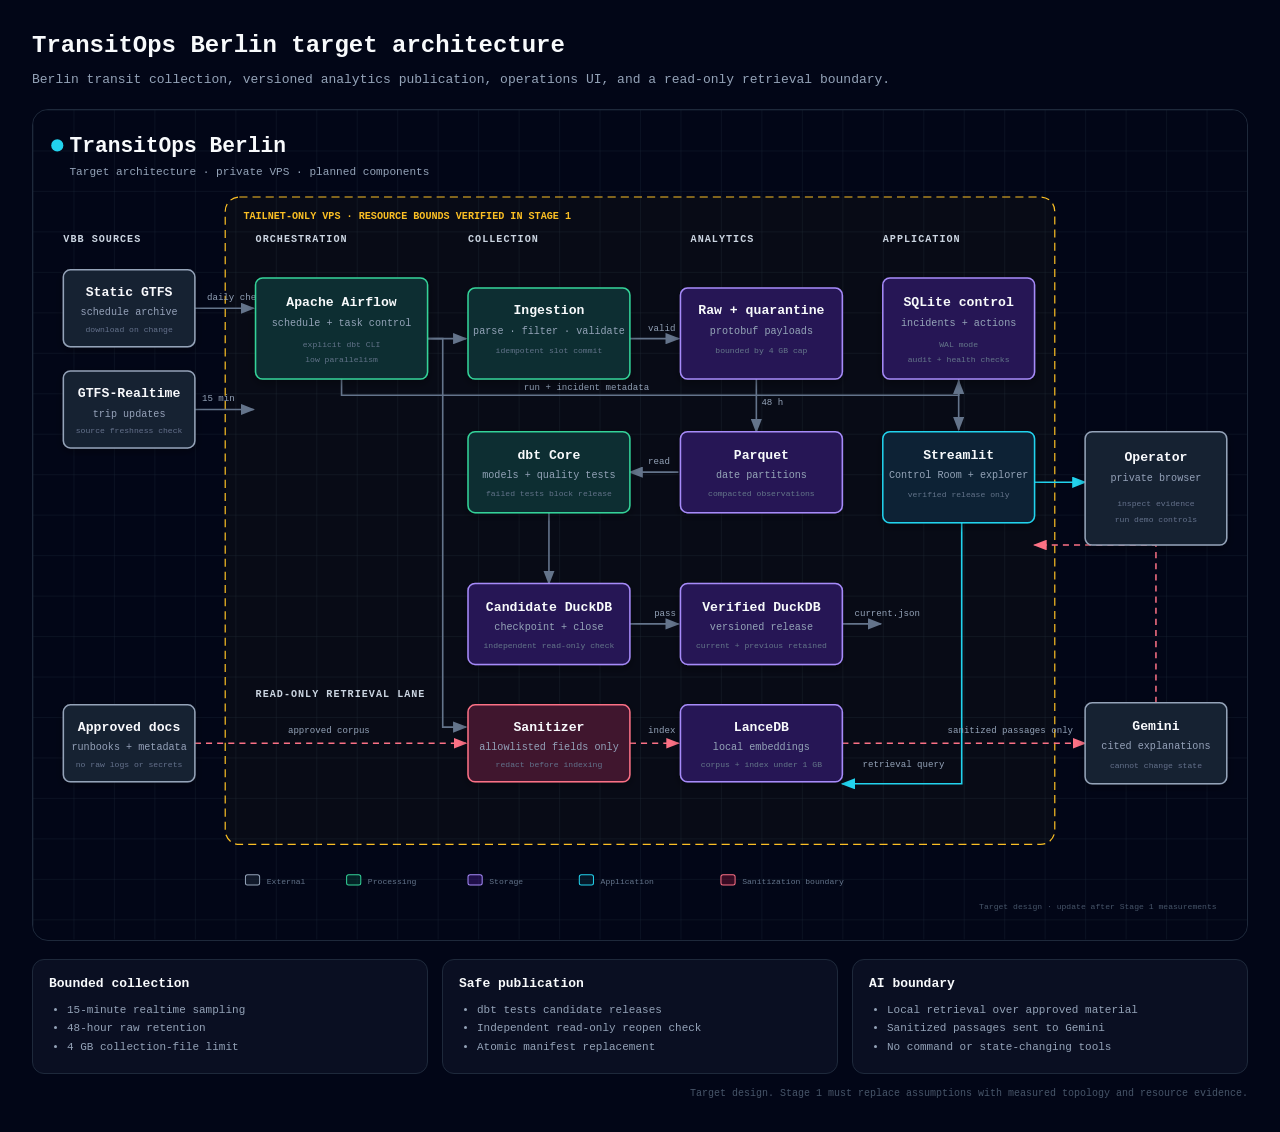
==== docs/harness/assets/transitops-architecture.html @ 67ff020e "docs: organize harness and add diagram" ====
<!DOCTYPE html>
<html lang="en">
<head>
<meta charset="UTF-8"><meta name="viewport" content="width=device-width,initial-scale=1">
<title>TransitOps Berlin target architecture</title>
<style>
*{box-sizing:border-box}body{margin:0;padding:32px;background:#020617;color:#f8fafc;font-family:'JetBrains Mono','SFMono-Regular',Consolas,monospace}main{max-width:1280px;margin:auto}header{margin-bottom:22px}h1{font-size:24px;margin:0 0 8px}p{color:#94a3b8;font-size:13px}.diagram{border:1px solid #1e293b;border-radius:16px;overflow:auto;background:#020617}svg{display:block;width:100%;min-width:1000px;height:auto}.cards{display:grid;grid-template-columns:repeat(auto-fit,minmax(260px,1fr));gap:14px;margin-top:18px}.card{border:1px solid #1e293b;border-radius:12px;background:rgba(15,23,42,.6);padding:16px}h2{font-size:13px;margin:0 0 10px}ul{margin:0;padding-left:18px;color:#94a3b8;font-size:11px;line-height:1.7}footer{text-align:right;color:#475569;font-size:10px;margin-top:14px}
</style>
</head>
<body><main><header><h1>TransitOps Berlin target architecture</h1><p>Berlin transit collection, versioned analytics publication, operations UI, and a read-only retrieval boundary.</p></header><div class="diagram"><svg xmlns="http://www.w3.org/2000/svg" width="1200" height="820" viewBox="0 0 1200 820" role="img" aria-labelledby="title desc">
  <title id="title">TransitOps Berlin target architecture</title>
  <desc id="desc">VBB static and realtime feeds enter an Airflow-managed ingestion pipeline on a private VPS. Data moves through raw retention, Parquet, dbt, versioned DuckDB releases, and Streamlit. A separate read-only retrieval path uses sanitized documentation, LanceDB, and Gemini.</desc>
  <defs>
    <pattern id="grid" width="40" height="40" patternUnits="userSpaceOnUse"><path d="M40 0H0V40" fill="none" stroke="#1e293b" stroke-width="0.6"/></pattern>
    <marker id="arrow" markerWidth="9" markerHeight="7" refX="8" refY="3.5" orient="auto"><polygon points="0 0,9 3.5,0 7" fill="#64748b"/></marker>
    <marker id="cyan-arrow" markerWidth="9" markerHeight="7" refX="8" refY="3.5" orient="auto"><polygon points="0 0,9 3.5,0 7" fill="#22d3ee"/></marker>
    <marker id="rose-arrow" markerWidth="9" markerHeight="7" refX="8" refY="3.5" orient="auto"><polygon points="0 0,9 3.5,0 7" fill="#fb7185"/></marker>
    <filter id="shadow"><feDropShadow dx="0" dy="3" stdDeviation="4" flood-color="#000" flood-opacity="0.35"/></filter>
  </defs>
  <style>
    text{font-family:'JetBrains Mono','SFMono-Regular',Consolas,monospace}.name{fill:#f8fafc;font-size:13px;font-weight:700}.sub{fill:#94a3b8;font-size:10px}.tiny{fill:#64748b;font-size:8px}.lane{fill:#cbd5e1;font-size:10px;font-weight:700;letter-spacing:1px}.label{fill:#94a3b8;font-size:9px}.flow{fill:none;stroke:#64748b;stroke-width:1.6;marker-end:url(#arrow)}.query{fill:none;stroke:#22d3ee;stroke-width:1.6;marker-end:url(#cyan-arrow)}.safe{fill:none;stroke:#fb7185;stroke-width:1.5;stroke-dasharray:6 5;marker-end:url(#rose-arrow)}.box{filter:url(#shadow)}
  </style>
  <rect width="1200" height="820" rx="16" fill="#020617"/>
  <rect width="1200" height="820" rx="16" fill="url(#grid)"/>
  <text x="36" y="42" fill="#f8fafc" font-size="21" font-weight="700">TransitOps Berlin</text>
  <circle cx="24" cy="35" r="6" fill="#22d3ee"/>
  <text x="36" y="64" fill="#94a3b8" font-size="11">Target architecture · private VPS · planned components</text>

  <rect x="190" y="86" width="820" height="640" rx="14" fill="rgba(251,191,36,0.025)" stroke="#fbbf24" stroke-width="1.2" stroke-dasharray="8 5"/>
  <text x="208" y="108" fill="#fbbf24" font-size="10" font-weight="700">TAILNET-ONLY VPS · RESOURCE BOUNDS VERIFIED IN STAGE 1</text>
  <text x="30" y="130" class="lane">VBB SOURCES</text>
  <text x="220" y="130" class="lane">ORCHESTRATION</text>
  <text x="430" y="130" class="lane">COLLECTION</text>
  <text x="650" y="130" class="lane">ANALYTICS</text>
  <text x="840" y="130" class="lane">APPLICATION</text>

  <!-- Flows are drawn before boxes -->
  <path class="flow" d="M160 196H218"/><path class="flow" d="M160 296H218"/>
  <path class="flow" d="M390 226H428"/><path class="flow" d="M590 226H638"/>
  <path class="flow" d="M715 266V318"/><path class="flow" d="M638 358H590"/>
  <path class="flow" d="M510 398V468"/><path class="flow" d="M590 508H638"/>
  <path class="flow" d="M800 508H838"/><path class="query" d="M990 368H1040"/>
  <path class="flow" d="M305 266V282H915V268"/><path class="flow" d="M915 266V316"/>
  <path class="flow" d="M390 226H405V610H428"/>
  <path class="safe" d="M160 626H428"/><path class="safe" d="M590 626H638"/>
  <path class="query" d="M918 408V666H800"/><path class="safe" d="M800 626H1040"/>
  <path class="safe" d="M1110 586V430H990"/>

  <text x="172" y="188" class="label">daily check</text><text x="167" y="288" class="label">15 min</text>
  <text x="608" y="218" class="label">valid</text><text x="720" y="292" class="label">48 h</text>
  <text x="608" y="350" class="label">read</text><text x="614" y="500" class="label">pass</text>
  <text x="812" y="500" class="label">current.json</text>
  <text x="485" y="277" class="label">run + incident metadata</text>
  <text x="252" y="616" class="label">approved corpus</text><text x="608" y="616" class="label">index</text>
  <text x="820" y="649" class="label">retrieval query</text><text x="904" y="616" class="label">sanitized passages only</text>

  <!-- External source boxes -->
  <g class="box"><rect x="30" y="158" width="130" height="76" rx="7" fill="#0f172a"/><rect x="30" y="158" width="130" height="76" rx="7" fill="rgba(30,41,59,.55)" stroke="#94a3b8" stroke-width="1.5"/><text x="95" y="184" class="name" text-anchor="middle">Static GTFS</text><text x="95" y="203" class="sub" text-anchor="middle">schedule archive</text><text x="95" y="219" class="tiny" text-anchor="middle">download on change</text></g>
  <g class="box"><rect x="30" y="258" width="130" height="76" rx="7" fill="#0f172a"/><rect x="30" y="258" width="130" height="76" rx="7" fill="rgba(30,41,59,.55)" stroke="#94a3b8" stroke-width="1.5"/><text x="95" y="284" class="name" text-anchor="middle">GTFS-Realtime</text><text x="95" y="303" class="sub" text-anchor="middle">trip updates</text><text x="95" y="319" class="tiny" text-anchor="middle">source freshness check</text></g>

  <!-- VPS boxes -->
  <g class="box"><rect x="220" y="166" width="170" height="100" rx="7" fill="#0f172a"/><rect x="220" y="166" width="170" height="100" rx="7" fill="rgba(6,78,59,.40)" stroke="#34d399" stroke-width="1.5"/><text x="305" y="194" class="name" text-anchor="middle">Apache Airflow</text><text x="305" y="214" class="sub" text-anchor="middle">schedule + task control</text><text x="305" y="234" class="tiny" text-anchor="middle">explicit dbt CLI</text><text x="305" y="249" class="tiny" text-anchor="middle">low parallelism</text></g>
  <g class="box"><rect x="430" y="176" width="160" height="90" rx="7" fill="#0f172a"/><rect x="430" y="176" width="160" height="90" rx="7" fill="rgba(6,78,59,.40)" stroke="#34d399" stroke-width="1.5"/><text x="510" y="202" class="name" text-anchor="middle">Ingestion</text><text x="510" y="221" class="sub" text-anchor="middle">parse · filter · validate</text><text x="510" y="240" class="tiny" text-anchor="middle">idempotent slot commit</text></g>
  <g class="box"><rect x="640" y="176" width="160" height="90" rx="7" fill="#0f172a"/><rect x="640" y="176" width="160" height="90" rx="7" fill="rgba(76,29,149,.40)" stroke="#a78bfa" stroke-width="1.5"/><text x="720" y="202" class="name" text-anchor="middle">Raw + quarantine</text><text x="720" y="221" class="sub" text-anchor="middle">protobuf payloads</text><text x="720" y="240" class="tiny" text-anchor="middle">bounded by 4 GB cap</text></g>
  <g class="box"><rect x="640" y="318" width="160" height="80" rx="7" fill="#0f172a"/><rect x="640" y="318" width="160" height="80" rx="7" fill="rgba(76,29,149,.40)" stroke="#a78bfa" stroke-width="1.5"/><text x="720" y="345" class="name" text-anchor="middle">Parquet</text><text x="720" y="364" class="sub" text-anchor="middle">date partitions</text><text x="720" y="382" class="tiny" text-anchor="middle">compacted observations</text></g>
  <g class="box"><rect x="430" y="318" width="160" height="80" rx="7" fill="#0f172a"/><rect x="430" y="318" width="160" height="80" rx="7" fill="rgba(6,78,59,.40)" stroke="#34d399" stroke-width="1.5"/><text x="510" y="345" class="name" text-anchor="middle">dbt Core</text><text x="510" y="364" class="sub" text-anchor="middle">models + quality tests</text><text x="510" y="382" class="tiny" text-anchor="middle">failed tests block release</text></g>
  <g class="box"><rect x="430" y="468" width="160" height="80" rx="7" fill="#0f172a"/><rect x="430" y="468" width="160" height="80" rx="7" fill="rgba(76,29,149,.40)" stroke="#a78bfa" stroke-width="1.5"/><text x="510" y="495" class="name" text-anchor="middle">Candidate DuckDB</text><text x="510" y="514" class="sub" text-anchor="middle">checkpoint + close</text><text x="510" y="532" class="tiny" text-anchor="middle">independent read-only check</text></g>
  <g class="box"><rect x="640" y="468" width="160" height="80" rx="7" fill="#0f172a"/><rect x="640" y="468" width="160" height="80" rx="7" fill="rgba(76,29,149,.40)" stroke="#a78bfa" stroke-width="1.5"/><text x="720" y="495" class="name" text-anchor="middle">Verified DuckDB</text><text x="720" y="514" class="sub" text-anchor="middle">versioned release</text><text x="720" y="532" class="tiny" text-anchor="middle">current + previous retained</text></g>
  <g class="box"><rect x="840" y="166" width="150" height="100" rx="7" fill="#0f172a"/><rect x="840" y="166" width="150" height="100" rx="7" fill="rgba(76,29,149,.40)" stroke="#a78bfa" stroke-width="1.5"/><text x="915" y="194" class="name" text-anchor="middle">SQLite control</text><text x="915" y="214" class="sub" text-anchor="middle">incidents + actions</text><text x="915" y="234" class="tiny" text-anchor="middle">WAL mode</text><text x="915" y="249" class="tiny" text-anchor="middle">audit + health checks</text></g>
  <g class="box"><rect x="840" y="318" width="150" height="90" rx="7" fill="#0f172a"/><rect x="840" y="318" width="150" height="90" rx="7" fill="rgba(8,51,68,.40)" stroke="#22d3ee" stroke-width="1.5"/><text x="915" y="345" class="name" text-anchor="middle">Streamlit</text><text x="915" y="364" class="sub" text-anchor="middle">Control Room + explorer</text><text x="915" y="383" class="tiny" text-anchor="middle">verified release only</text></g>

  <!-- Retrieval lane -->
  <text x="220" y="580" class="lane">READ-ONLY RETRIEVAL LANE</text>
  <g class="box"><rect x="30" y="588" width="130" height="76" rx="7" fill="#0f172a"/><rect x="30" y="588" width="130" height="76" rx="7" fill="rgba(30,41,59,.55)" stroke="#94a3b8" stroke-width="1.5"/><text x="95" y="614" class="name" text-anchor="middle">Approved docs</text><text x="95" y="633" class="sub" text-anchor="middle">runbooks + metadata</text><text x="95" y="649" class="tiny" text-anchor="middle">no raw logs or secrets</text></g>
  <g class="box"><rect x="430" y="588" width="160" height="76" rx="7" fill="#0f172a"/><rect x="430" y="588" width="160" height="76" rx="7" fill="rgba(136,19,55,.40)" stroke="#fb7185" stroke-width="1.5"/><text x="510" y="614" class="name" text-anchor="middle">Sanitizer</text><text x="510" y="633" class="sub" text-anchor="middle">allowlisted fields only</text><text x="510" y="649" class="tiny" text-anchor="middle">redact before indexing</text></g>
  <g class="box"><rect x="640" y="588" width="160" height="76" rx="7" fill="#0f172a"/><rect x="640" y="588" width="160" height="76" rx="7" fill="rgba(76,29,149,.40)" stroke="#a78bfa" stroke-width="1.5"/><text x="720" y="614" class="name" text-anchor="middle">LanceDB</text><text x="720" y="633" class="sub" text-anchor="middle">local embeddings</text><text x="720" y="649" class="tiny" text-anchor="middle">corpus + index under 1 GB</text></g>

  <!-- External consumers -->
  <g class="box"><rect x="1040" y="318" width="140" height="112" rx="7" fill="#0f172a"/><rect x="1040" y="318" width="140" height="112" rx="7" fill="rgba(30,41,59,.55)" stroke="#94a3b8" stroke-width="1.5"/><text x="1110" y="347" class="name" text-anchor="middle">Operator</text><text x="1110" y="367" class="sub" text-anchor="middle">private browser</text><text x="1110" y="391" class="tiny" text-anchor="middle">inspect evidence</text><text x="1110" y="407" class="tiny" text-anchor="middle">run demo controls</text></g>
  <g class="box"><rect x="1040" y="586" width="140" height="80" rx="7" fill="#0f172a"/><rect x="1040" y="586" width="140" height="80" rx="7" fill="rgba(30,41,59,.55)" stroke="#94a3b8" stroke-width="1.5"/><text x="1110" y="613" class="name" text-anchor="middle">Gemini</text><text x="1110" y="632" class="sub" text-anchor="middle">cited explanations</text><text x="1110" y="650" class="tiny" text-anchor="middle">cannot change state</text></g>

  <!-- Legend outside the VPS boundary -->
  <g transform="translate(210 756)"><rect width="14" height="10" rx="2" fill="rgba(30,41,59,.55)" stroke="#94a3b8"/><text x="21" y="9" class="tiny">External</text><rect x="100" width="14" height="10" rx="2" fill="rgba(6,78,59,.40)" stroke="#34d399"/><text x="121" y="9" class="tiny">Processing</text><rect x="220" width="14" height="10" rx="2" fill="rgba(76,29,149,.40)" stroke="#a78bfa"/><text x="241" y="9" class="tiny">Storage</text><rect x="330" width="14" height="10" rx="2" fill="rgba(8,51,68,.40)" stroke="#22d3ee"/><text x="351" y="9" class="tiny">Application</text><rect x="470" width="14" height="10" rx="2" fill="rgba(136,19,55,.40)" stroke="#fb7185"/><text x="491" y="9" class="tiny">Sanitization boundary</text></g>
  <text x="1170" y="790" fill="#475569" font-size="8" text-anchor="end">Target design · update after Stage 1 measurements</text>
</svg></div><section class="cards"><article class="card"><h2>Bounded collection</h2><ul><li>15-minute realtime sampling</li><li>48-hour raw retention</li><li>4 GB collection-file limit</li></ul></article><article class="card"><h2>Safe publication</h2><ul><li>dbt tests candidate releases</li><li>Independent read-only reopen check</li><li>Atomic manifest replacement</li></ul></article><article class="card"><h2>AI boundary</h2><ul><li>Local retrieval over approved material</li><li>Sanitized passages sent to Gemini</li><li>No command or state-changing tools</li></ul></article></section><footer>Target design. Stage 1 must replace assumptions with measured topology and resource evidence.</footer></main></body></html>
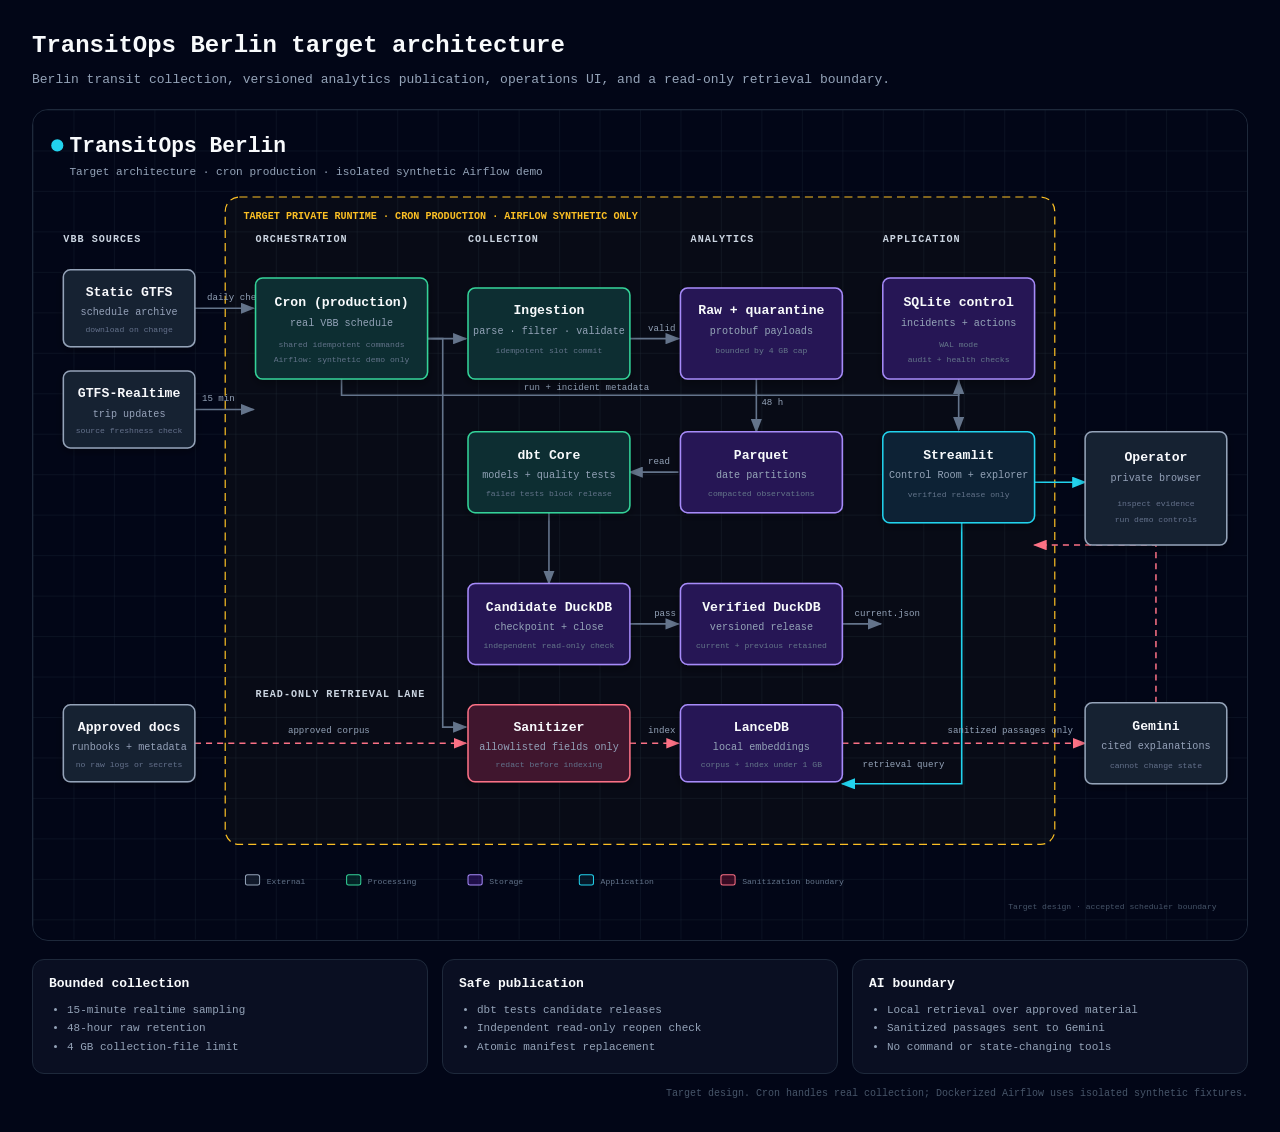
==== commit 840477a8: "feat(stage1): validate cron production path Airflow exceeded the VPS safety limits, so real VBB coll" ====
--- a/docs/harness/assets/transitops-architecture.html
+++ b/docs/harness/assets/transitops-architecture.html
@@ -9,7 +9,7 @@
 </head>
 <body><main><header><h1>TransitOps Berlin target architecture</h1><p>Berlin transit collection, versioned analytics publication, operations UI, and a read-only retrieval boundary.</p></header><div class="diagram"><svg xmlns="http://www.w3.org/2000/svg" width="1200" height="820" viewBox="0 0 1200 820" role="img" aria-labelledby="title desc">
   <title id="title">TransitOps Berlin target architecture</title>
-  <desc id="desc">VBB static and realtime feeds enter an Airflow-managed ingestion pipeline on a private VPS. Data moves through raw retention, Parquet, dbt, versioned DuckDB releases, and Streamlit. A separate read-only retrieval path uses sanitized documentation, LanceDB, and Gemini.</desc>
+  <desc id="desc">Target production flow from VBB feeds through cron, ingestion, storage, dbt, DuckDB, and Streamlit. Dockerized Airflow is restricted to isolated synthetic demonstrations.</desc>
   <defs>
     <pattern id="grid" width="40" height="40" patternUnits="userSpaceOnUse"><path d="M40 0H0V40" fill="none" stroke="#1e293b" stroke-width="0.6"/></pattern>
     <marker id="arrow" markerWidth="9" markerHeight="7" refX="8" refY="3.5" orient="auto"><polygon points="0 0,9 3.5,0 7" fill="#64748b"/></marker>
@@ -24,10 +24,10 @@
   <rect width="1200" height="820" rx="16" fill="url(#grid)"/>
   <text x="36" y="42" fill="#f8fafc" font-size="21" font-weight="700">TransitOps Berlin</text>
   <circle cx="24" cy="35" r="6" fill="#22d3ee"/>
-  <text x="36" y="64" fill="#94a3b8" font-size="11">Target architecture · private VPS · planned components</text>
+  <text x="36" y="64" fill="#94a3b8" font-size="11">Target architecture · cron production · isolated synthetic Airflow demo</text>
 
   <rect x="190" y="86" width="820" height="640" rx="14" fill="rgba(251,191,36,0.025)" stroke="#fbbf24" stroke-width="1.2" stroke-dasharray="8 5"/>
-  <text x="208" y="108" fill="#fbbf24" font-size="10" font-weight="700">TAILNET-ONLY VPS · RESOURCE BOUNDS VERIFIED IN STAGE 1</text>
+  <text x="208" y="108" fill="#fbbf24" font-size="10" font-weight="700">TARGET PRIVATE RUNTIME · CRON PRODUCTION · AIRFLOW SYNTHETIC ONLY</text>
   <text x="30" y="130" class="lane">VBB SOURCES</text>
   <text x="220" y="130" class="lane">ORCHESTRATION</text>
   <text x="430" y="130" class="lane">COLLECTION</text>
@@ -59,7 +59,7 @@
   <g class="box"><rect x="30" y="258" width="130" height="76" rx="7" fill="#0f172a"/><rect x="30" y="258" width="130" height="76" rx="7" fill="rgba(30,41,59,.55)" stroke="#94a3b8" stroke-width="1.5"/><text x="95" y="284" class="name" text-anchor="middle">GTFS-Realtime</text><text x="95" y="303" class="sub" text-anchor="middle">trip updates</text><text x="95" y="319" class="tiny" text-anchor="middle">source freshness check</text></g>
 
   <!-- VPS boxes -->
-  <g class="box"><rect x="220" y="166" width="170" height="100" rx="7" fill="#0f172a"/><rect x="220" y="166" width="170" height="100" rx="7" fill="rgba(6,78,59,.40)" stroke="#34d399" stroke-width="1.5"/><text x="305" y="194" class="name" text-anchor="middle">Apache Airflow</text><text x="305" y="214" class="sub" text-anchor="middle">schedule + task control</text><text x="305" y="234" class="tiny" text-anchor="middle">explicit dbt CLI</text><text x="305" y="249" class="tiny" text-anchor="middle">low parallelism</text></g>
+  <g class="box"><rect x="220" y="166" width="170" height="100" rx="7" fill="#0f172a"/><rect x="220" y="166" width="170" height="100" rx="7" fill="rgba(6,78,59,.40)" stroke="#34d399" stroke-width="1.5"/><text x="305" y="194" class="name" text-anchor="middle">Cron (production)</text><text x="305" y="214" class="sub" text-anchor="middle">real VBB schedule</text><text x="305" y="234" class="tiny" text-anchor="middle">shared idempotent commands</text><text x="305" y="249" class="tiny" text-anchor="middle">Airflow: synthetic demo only</text></g>
   <g class="box"><rect x="430" y="176" width="160" height="90" rx="7" fill="#0f172a"/><rect x="430" y="176" width="160" height="90" rx="7" fill="rgba(6,78,59,.40)" stroke="#34d399" stroke-width="1.5"/><text x="510" y="202" class="name" text-anchor="middle">Ingestion</text><text x="510" y="221" class="sub" text-anchor="middle">parse · filter · validate</text><text x="510" y="240" class="tiny" text-anchor="middle">idempotent slot commit</text></g>
   <g class="box"><rect x="640" y="176" width="160" height="90" rx="7" fill="#0f172a"/><rect x="640" y="176" width="160" height="90" rx="7" fill="rgba(76,29,149,.40)" stroke="#a78bfa" stroke-width="1.5"/><text x="720" y="202" class="name" text-anchor="middle">Raw + quarantine</text><text x="720" y="221" class="sub" text-anchor="middle">protobuf payloads</text><text x="720" y="240" class="tiny" text-anchor="middle">bounded by 4 GB cap</text></g>
   <g class="box"><rect x="640" y="318" width="160" height="80" rx="7" fill="#0f172a"/><rect x="640" y="318" width="160" height="80" rx="7" fill="rgba(76,29,149,.40)" stroke="#a78bfa" stroke-width="1.5"/><text x="720" y="345" class="name" text-anchor="middle">Parquet</text><text x="720" y="364" class="sub" text-anchor="middle">date partitions</text><text x="720" y="382" class="tiny" text-anchor="middle">compacted observations</text></g>
@@ -81,5 +81,5 @@
 
   <!-- Legend outside the VPS boundary -->
   <g transform="translate(210 756)"><rect width="14" height="10" rx="2" fill="rgba(30,41,59,.55)" stroke="#94a3b8"/><text x="21" y="9" class="tiny">External</text><rect x="100" width="14" height="10" rx="2" fill="rgba(6,78,59,.40)" stroke="#34d399"/><text x="121" y="9" class="tiny">Processing</text><rect x="220" width="14" height="10" rx="2" fill="rgba(76,29,149,.40)" stroke="#a78bfa"/><text x="241" y="9" class="tiny">Storage</text><rect x="330" width="14" height="10" rx="2" fill="rgba(8,51,68,.40)" stroke="#22d3ee"/><text x="351" y="9" class="tiny">Application</text><rect x="470" width="14" height="10" rx="2" fill="rgba(136,19,55,.40)" stroke="#fb7185"/><text x="491" y="9" class="tiny">Sanitization boundary</text></g>
-  <text x="1170" y="790" fill="#475569" font-size="8" text-anchor="end">Target design · update after Stage 1 measurements</text>
-</svg></div><section class="cards"><article class="card"><h2>Bounded collection</h2><ul><li>15-minute realtime sampling</li><li>48-hour raw retention</li><li>4 GB collection-file limit</li></ul></article><article class="card"><h2>Safe publication</h2><ul><li>dbt tests candidate releases</li><li>Independent read-only reopen check</li><li>Atomic manifest replacement</li></ul></article><article class="card"><h2>AI boundary</h2><ul><li>Local retrieval over approved material</li><li>Sanitized passages sent to Gemini</li><li>No command or state-changing tools</li></ul></article></section><footer>Target design. Stage 1 must replace assumptions with measured topology and resource evidence.</footer></main></body></html>+  <text x="1170" y="790" fill="#475569" font-size="8" text-anchor="end">Target design · accepted scheduler boundary</text>
+</svg></div><section class="cards"><article class="card"><h2>Bounded collection</h2><ul><li>15-minute realtime sampling</li><li>48-hour raw retention</li><li>4 GB collection-file limit</li></ul></article><article class="card"><h2>Safe publication</h2><ul><li>dbt tests candidate releases</li><li>Independent read-only reopen check</li><li>Atomic manifest replacement</li></ul></article><article class="card"><h2>AI boundary</h2><ul><li>Local retrieval over approved material</li><li>Sanitized passages sent to Gemini</li><li>No command or state-changing tools</li></ul></article></section><footer>Target design. Cron handles real collection; Dockerized Airflow uses isolated synthetic fixtures.</footer></main></body></html>
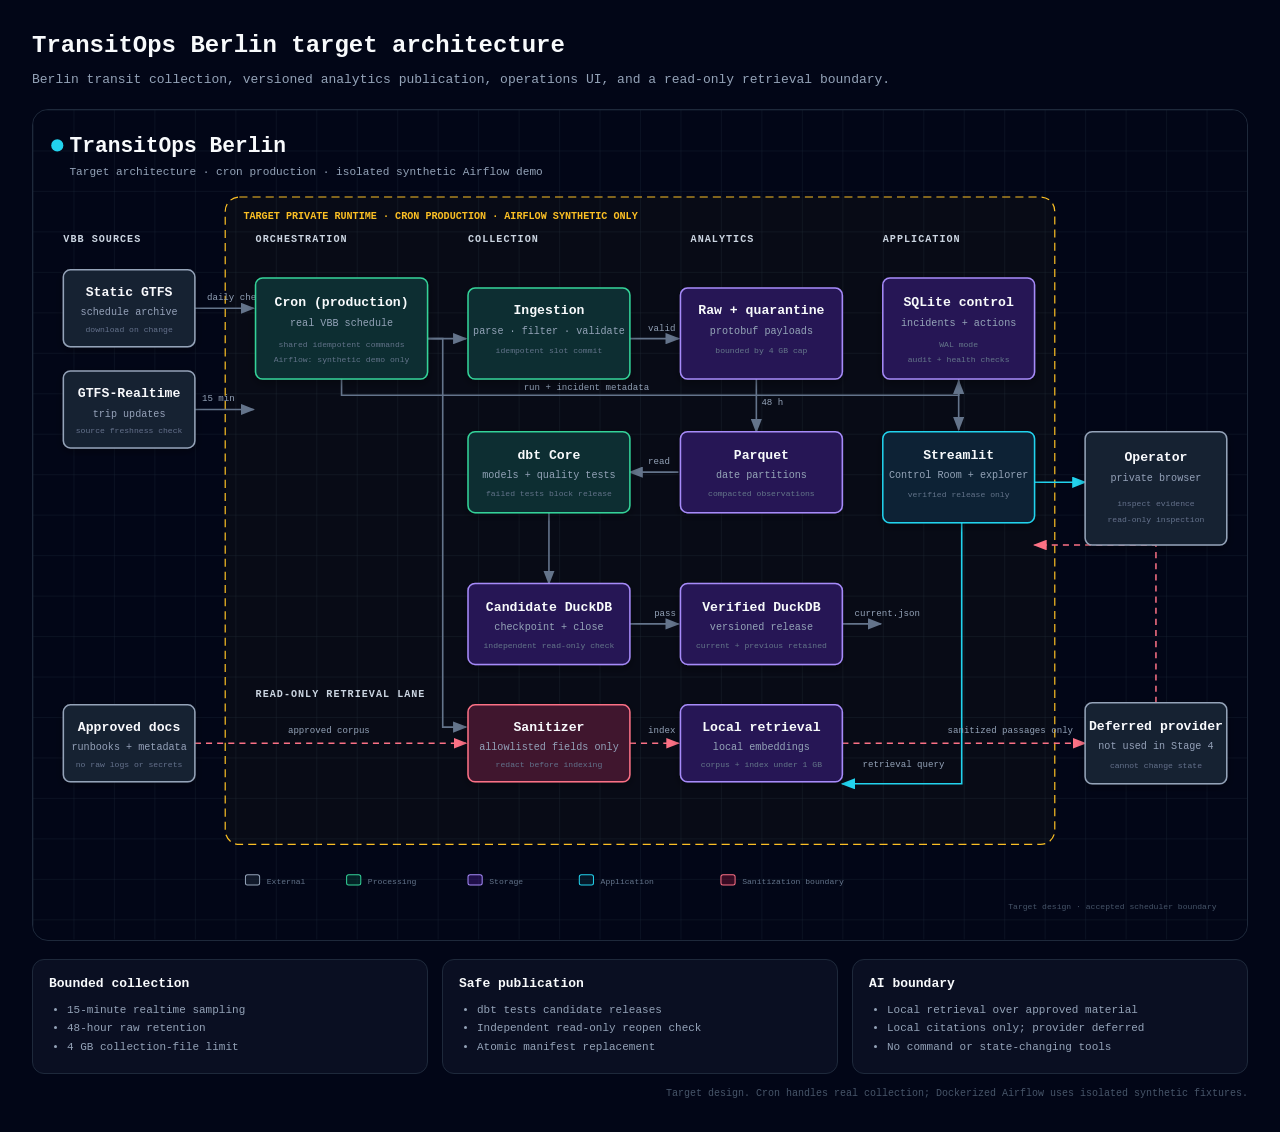
==== commit 7b4c87c6: "feat(stage4): add static public product and cited RAG" ====
--- a/docs/harness/assets/transitops-architecture.html
+++ b/docs/harness/assets/transitops-architecture.html
@@ -73,13 +73,13 @@
   <text x="220" y="580" class="lane">READ-ONLY RETRIEVAL LANE</text>
   <g class="box"><rect x="30" y="588" width="130" height="76" rx="7" fill="#0f172a"/><rect x="30" y="588" width="130" height="76" rx="7" fill="rgba(30,41,59,.55)" stroke="#94a3b8" stroke-width="1.5"/><text x="95" y="614" class="name" text-anchor="middle">Approved docs</text><text x="95" y="633" class="sub" text-anchor="middle">runbooks + metadata</text><text x="95" y="649" class="tiny" text-anchor="middle">no raw logs or secrets</text></g>
   <g class="box"><rect x="430" y="588" width="160" height="76" rx="7" fill="#0f172a"/><rect x="430" y="588" width="160" height="76" rx="7" fill="rgba(136,19,55,.40)" stroke="#fb7185" stroke-width="1.5"/><text x="510" y="614" class="name" text-anchor="middle">Sanitizer</text><text x="510" y="633" class="sub" text-anchor="middle">allowlisted fields only</text><text x="510" y="649" class="tiny" text-anchor="middle">redact before indexing</text></g>
-  <g class="box"><rect x="640" y="588" width="160" height="76" rx="7" fill="#0f172a"/><rect x="640" y="588" width="160" height="76" rx="7" fill="rgba(76,29,149,.40)" stroke="#a78bfa" stroke-width="1.5"/><text x="720" y="614" class="name" text-anchor="middle">LanceDB</text><text x="720" y="633" class="sub" text-anchor="middle">local embeddings</text><text x="720" y="649" class="tiny" text-anchor="middle">corpus + index under 1 GB</text></g>
+  <g class="box"><rect x="640" y="588" width="160" height="76" rx="7" fill="#0f172a"/><rect x="640" y="588" width="160" height="76" rx="7" fill="rgba(76,29,149,.40)" stroke="#a78bfa" stroke-width="1.5"/><text x="720" y="614" class="name" text-anchor="middle">Local retrieval</text><text x="720" y="633" class="sub" text-anchor="middle">local embeddings</text><text x="720" y="649" class="tiny" text-anchor="middle">corpus + index under 1 GB</text></g>
 
   <!-- External consumers -->
-  <g class="box"><rect x="1040" y="318" width="140" height="112" rx="7" fill="#0f172a"/><rect x="1040" y="318" width="140" height="112" rx="7" fill="rgba(30,41,59,.55)" stroke="#94a3b8" stroke-width="1.5"/><text x="1110" y="347" class="name" text-anchor="middle">Operator</text><text x="1110" y="367" class="sub" text-anchor="middle">private browser</text><text x="1110" y="391" class="tiny" text-anchor="middle">inspect evidence</text><text x="1110" y="407" class="tiny" text-anchor="middle">run demo controls</text></g>
-  <g class="box"><rect x="1040" y="586" width="140" height="80" rx="7" fill="#0f172a"/><rect x="1040" y="586" width="140" height="80" rx="7" fill="rgba(30,41,59,.55)" stroke="#94a3b8" stroke-width="1.5"/><text x="1110" y="613" class="name" text-anchor="middle">Gemini</text><text x="1110" y="632" class="sub" text-anchor="middle">cited explanations</text><text x="1110" y="650" class="tiny" text-anchor="middle">cannot change state</text></g>
+  <g class="box"><rect x="1040" y="318" width="140" height="112" rx="7" fill="#0f172a"/><rect x="1040" y="318" width="140" height="112" rx="7" fill="rgba(30,41,59,.55)" stroke="#94a3b8" stroke-width="1.5"/><text x="1110" y="347" class="name" text-anchor="middle">Operator</text><text x="1110" y="367" class="sub" text-anchor="middle">private browser</text><text x="1110" y="391" class="tiny" text-anchor="middle">inspect evidence</text><text x="1110" y="407" class="tiny" text-anchor="middle">read-only inspection</text></g>
+  <g class="box"><rect x="1040" y="586" width="140" height="80" rx="7" fill="#0f172a"/><rect x="1040" y="586" width="140" height="80" rx="7" fill="rgba(30,41,59,.55)" stroke="#94a3b8" stroke-width="1.5"/><text x="1110" y="613" class="name" text-anchor="middle">Deferred provider</text><text x="1110" y="632" class="sub" text-anchor="middle">not used in Stage 4</text><text x="1110" y="650" class="tiny" text-anchor="middle">cannot change state</text></g>
 
   <!-- Legend outside the VPS boundary -->
   <g transform="translate(210 756)"><rect width="14" height="10" rx="2" fill="rgba(30,41,59,.55)" stroke="#94a3b8"/><text x="21" y="9" class="tiny">External</text><rect x="100" width="14" height="10" rx="2" fill="rgba(6,78,59,.40)" stroke="#34d399"/><text x="121" y="9" class="tiny">Processing</text><rect x="220" width="14" height="10" rx="2" fill="rgba(76,29,149,.40)" stroke="#a78bfa"/><text x="241" y="9" class="tiny">Storage</text><rect x="330" width="14" height="10" rx="2" fill="rgba(8,51,68,.40)" stroke="#22d3ee"/><text x="351" y="9" class="tiny">Application</text><rect x="470" width="14" height="10" rx="2" fill="rgba(136,19,55,.40)" stroke="#fb7185"/><text x="491" y="9" class="tiny">Sanitization boundary</text></g>
   <text x="1170" y="790" fill="#475569" font-size="8" text-anchor="end">Target design · accepted scheduler boundary</text>
-</svg></div><section class="cards"><article class="card"><h2>Bounded collection</h2><ul><li>15-minute realtime sampling</li><li>48-hour raw retention</li><li>4 GB collection-file limit</li></ul></article><article class="card"><h2>Safe publication</h2><ul><li>dbt tests candidate releases</li><li>Independent read-only reopen check</li><li>Atomic manifest replacement</li></ul></article><article class="card"><h2>AI boundary</h2><ul><li>Local retrieval over approved material</li><li>Sanitized passages sent to Gemini</li><li>No command or state-changing tools</li></ul></article></section><footer>Target design. Cron handles real collection; Dockerized Airflow uses isolated synthetic fixtures.</footer></main></body></html>+</svg></div><section class="cards"><article class="card"><h2>Bounded collection</h2><ul><li>15-minute realtime sampling</li><li>48-hour raw retention</li><li>4 GB collection-file limit</li></ul></article><article class="card"><h2>Safe publication</h2><ul><li>dbt tests candidate releases</li><li>Independent read-only reopen check</li><li>Atomic manifest replacement</li></ul></article><article class="card"><h2>AI boundary</h2><ul><li>Local retrieval over approved material</li><li>Local citations only; provider deferred</li><li>No command or state-changing tools</li></ul></article></section><footer>Target design. Cron handles real collection; Dockerized Airflow uses isolated synthetic fixtures.</footer></main></body></html>
